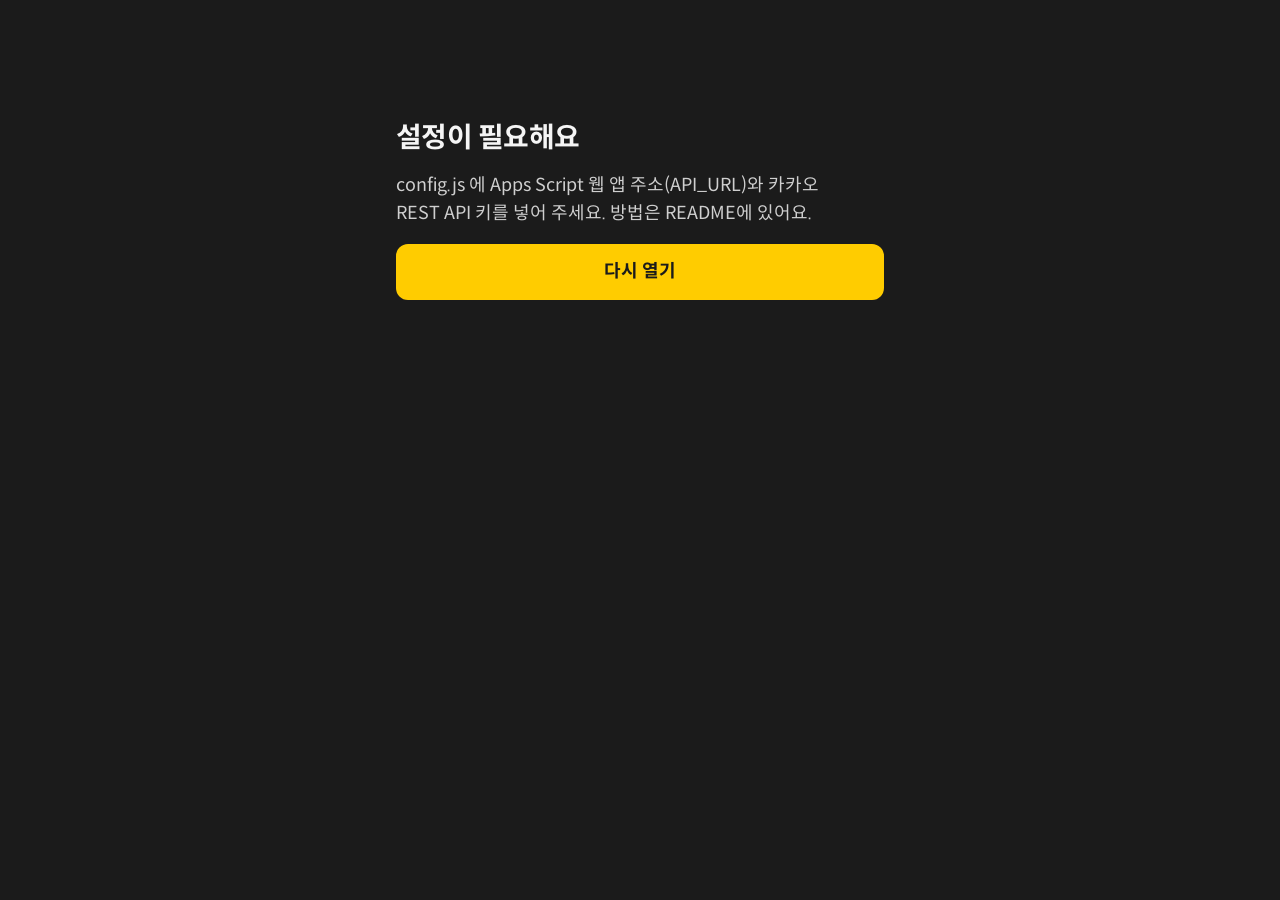
==== index.html @ 54bda933 "비상연락망 웹페이지(GitHub Pages) web/ 폴더 그대로. config.js 의 API_URL 과 KAKAO_REST_KEY 는 Apps Script 배포와 카카오 앱 등" ====
<!doctype html>
<html lang="ko">
  <head>
    <meta charset="utf-8" />
    <meta name="viewport" content="width=device-width, initial-scale=1, viewport-fit=cover" />
    <title>비상연락망</title>
    <meta name="description" content="연락이 안 될 때 가족이 전화해 볼 사람을 적어 두는 곳" />
    <meta name="robots" content="noindex" />
    <meta name="referrer" content="no-referrer" />
    <!-- GitHub Pages 는 응답 헤더를 정할 수 없어서 보안 정책을 여기에 둔다. 서버는 구글 Apps Script 하나뿐이다. -->
    <meta http-equiv="Content-Security-Policy" content="default-src 'none'; script-src 'self'; style-src 'self'; font-src 'self'; img-src 'self' data:; connect-src 'self' https://script.google.com https://script.googleusercontent.com; base-uri 'none'; form-action 'none'" />
    <meta name="format-detection" content="telephone=no" />
    <meta name="theme-color" content="#1b1b1b" />
    <meta property="og:title" content="비상연락망" />
    <meta property="og:description" content="연락이 안 될 때 가족이 전화해 볼 사람을 적어 두는 곳" />
    <link rel="icon" href="icons/favicon.svg" type="image/svg+xml" />
    <link rel="apple-touch-icon" href="icons/apple-touch-icon.png" />
    <link rel="preload" href="fonts/vz-sans-400.woff2" as="font" type="font/woff2" crossorigin />
    <link rel="stylesheet" href="css/app.css" />
    <script src="config.js"></script>
    <script src="js/theme.js"></script>
    <script type="module" src="js/main.js"></script>
  </head>
  <body>
    <div id="app">
      <!-- 스크립트가 첫 화면을 그리기 전까지 보인다(느린 연결에서 빈 화면이 되지 않게) -->
      <div class="boot" role="status">
        <p>비상연락망</p>
        <span class="dots" aria-label="불러오는 중"><i></i><i></i><i></i></span>
      </div>
      <noscript>이 페이지는 자바스크립트가 켜져 있어야 열려요.</noscript>
    </div>
  </body>
</html>
---- css/app.css ----
/* 비상연락망 — 화면(Vizney 스타일)

   쓰는 사람: 부모님까지. 본문 글자는 18px, 누르는 곳은 높이 44px 이상(주요 버튼은 56px).
   색: Vizney 검정(#1b1b1b) 바탕이 기본이다. 흰·회색 글자에, 색은 Vizney 노랑(#ffcc00) 하나만 쓴다:
       전화 버튼, 그 화면에서 할 일 버튼, 다 됐다는 표시, 초점 테두리, 링크 밑줄. 지우기와 끊기만 빨강.
       카카오로 들어가는 버튼만 카카오가 정한 노랑(#fee500)이다.
   모양: 카드는 20px 둥근 면에 옅은 테두리, 버튼은 12px 둥근 사각형. 보조 버튼은 테두리만.
   글꼴: VZ Sans(Spoqa Han Sans Neo 를 줄인 것, 400·500·700). 내려받기 전에는 기기 글꼴로 보인다.
   움직임: 누르면 살짝 눌리고, 창은 아래에서 올라오고, 누른 이름이 다음 화면의 제목으로 옮겨 간다.
           '움직임 줄이기'를 켠 기기에서는 모두 끈다. */

@font-face {
  font-family: 'VZ Sans';
  font-weight: 400;
  font-display: swap;
  src: url('../fonts/vz-sans-400.woff2') format('woff2');
}

@font-face {
  font-family: 'VZ Sans';
  font-weight: 500;
  font-display: swap;
  src: url('../fonts/vz-sans-500.woff2') format('woff2');
}

@font-face {
  font-family: 'VZ Sans';
  font-weight: 700;
  font-display: swap;
  src: url('../fonts/vz-sans-700.woff2') format('woff2');
}

:root {
  color-scheme: dark;
  --font: 'VZ Sans', 'Spoqa Han Sans Neo', 'Apple SD Gothic Neo', 'Noto Sans KR', 'Malgun Gothic', system-ui, sans-serif;
  --bg: #1b1b1b;
  --surface: #242424;
  --sheet: #242424;
  --edge: rgba(255, 255, 255, 0.08);
  --chip: #2f2f2f;
  --chip-press: #3a3a3a;
  --outline: #3d3d3d;
  --outline-press: #5a5a5a;
  --ink: #f5f5f5;
  --ink-2: #cfcfcf;
  --ink-3: #9b9b9b;
  --line: #2f2f2f;
  --ring: rgba(255, 255, 255, 0.28);
  --accent: #ffcc00;
  --accent-press: #f2c200;
  --accent-ink: #1b1b1b;
  --focus-gap: #1b1b1b;
  --danger: #ff4d42;
  --danger-ink: #1b1b1b;
  --kakao: #fee500;
  --kakao-ink: rgba(0, 0, 0, 0.85);
  --tip: #3a3a3a;
  --tip-ink: #f5f5f5;
  --scrim: rgba(0, 0, 0, 0.6);
  --shadow: 0 1px 2px rgba(0, 0, 0, 0.4), 0 18px 40px -22px rgba(0, 0, 0, 0.9);
  --ease: cubic-bezier(0.32, 0.72, 0, 1);
  --ease-out: cubic-bezier(0.22, 1, 0.36, 1);
  --spring: cubic-bezier(0.34, 1.36, 0.64, 1);
  --safe-b: env(safe-area-inset-bottom, 0px);
  --safe-t: env(safe-area-inset-top, 0px);
}

/* 밝게 보기: 따로 고른 사람만(data-theme='light'). 폰이 밝은 화면이어도 기본은 어둡다. 흰 바탕에 옅은 회색 면. */
:root[data-theme='light'] {
  color-scheme: light;
  --bg: #ffffff;
  --surface: #f4f5f7;
  --sheet: #ffffff;
  --edge: transparent;
  --chip: rgba(17, 24, 39, 0.06);
  --chip-press: rgba(17, 24, 39, 0.11);
  --outline: #e3e5ea;
  --outline-press: #cfd2d8;
  --ink: #1b1b1b;
  --ink-2: #4a4a4a;
  --ink-3: #616771;
  --line: #e6e8ec;
  --ring: rgba(17, 24, 39, 0.24);
  --danger: #cb342b;
  --danger-ink: #ffffff;
  --tip: #1b1b1b;
  --tip-ink: #ffffff;
  --scrim: rgba(17, 24, 39, 0.4);
  --shadow: 0 1px 2px rgba(17, 24, 39, 0.04), 0 18px 40px -22px rgba(17, 24, 39, 0.22);
}

* {
  box-sizing: border-box;
}

html {
  -webkit-text-size-adjust: 100%;
  text-size-adjust: 100%;
}

body {
  margin: 0;
  background: var(--bg);
  color: var(--ink);
  font-family: var(--font);
  font-size: 18px;
  line-height: 1.55;
  font-synthesis: none;
  word-break: keep-all;
  overflow-wrap: anywhere;
  text-wrap: pretty; /* 마지막 줄에 한두 낱말만 남지 않게 */
  -webkit-font-smoothing: antialiased;
  -webkit-tap-highlight-color: transparent;
}

h1,
h2,
h3,
p,
ul,
ol,
fieldset {
  margin: 0;
}

ul,
ol {
  padding: 0;
  list-style: none;
}

button,
input,
select,
textarea {
  font: inherit;
  color: inherit;
}

a {
  color: inherit;
}

:focus-visible {
  outline: 3px solid var(--accent);
  outline-offset: 2px;
  box-shadow: 0 0 0 2px var(--focus-gap);
}

/* 글 속 링크: 노란 밑줄(Vizney) */
.link,
.doc a:not(.back) {
  color: var(--ink);
  text-decoration-line: underline;
  text-decoration-color: var(--accent);
  text-decoration-thickness: 2px;
  text-underline-offset: 4px;
}

/* 따로 선 링크(개인정보 처리방침)는 누르는 곳을 44px 로 */
.link {
  display: inline-block;
  padding-block: 12px;
}

[hidden] {
  display: none !important;
}

.sr {
  position: absolute;
  width: 1px;
  height: 1px;
  overflow: hidden;
  clip-path: inset(50%);
  white-space: nowrap;
}

/* ── 틀 ───────────────────────────────────────────── */

.app {
  max-width: 520px;
  margin: 0 auto;
  padding: calc(var(--safe-t) + 12px) 16px calc(var(--safe-b) + 56px);
}

.app > * + * {
  margin-top: 16px;
}

.app > .section {
  margin-top: 28px;
}

.section > * + * {
  margin-top: 10px;
}

.top h1 {
  font-size: 30px;
  line-height: 1.22;
  letter-spacing: -0.025em;
  font-weight: 700;
}

.top .sub {
  margin-top: 6px;
  color: var(--ink-2);
  font-size: 16px;
}

/* 두세 줄짜리 짧은 글은 줄 길이를 고르게 */
h1,
h2,
.top .sub,
.row-sub,
.lead {
  text-wrap: balance;
}

.top.row-top {
  display: flex;
  align-items: flex-start;
  gap: 12px;
  padding-top: 8px;
}

.top.person-top {
  display: flex;
  align-items: center;
  gap: 14px;
}

.title-line {
  display: flex;
  align-items: center;
  flex-wrap: wrap;
  gap: 8px;
}

.me-tag {
  padding: 2px 10px;
  border-radius: 999px;
  background: var(--ink);
  color: var(--surface);
  font-size: 13px;
  font-weight: 700;
}

.back {
  display: inline-flex;
  align-items: center;
  gap: 2px;
  min-height: 44px;
  margin-left: -8px;
  padding: 0 10px 0 4px;
  border-radius: 10px;
  color: var(--ink-2);
  font-size: 16px;
  font-weight: 500;
  text-decoration: none;
}

.back:active {
  background: var(--chip);
}

.back + .top {
  margin-top: 6px;
}

.icon {
  width: 22px;
  height: 22px;
  flex: none;
  fill: none;
  stroke: currentColor;
  stroke-width: 1.9;
  stroke-linecap: round;
  stroke-linejoin: round;
}

.section-title {
  padding: 0 6px;
  font-size: 15px;
  font-weight: 500;
  color: var(--ink-2);
}

.count {
  color: var(--ink-3);
  font-weight: 500;
  font-variant-numeric: tabular-nums;
}

.count b {
  color: var(--ink);
  font-weight: 700;
}

.muted {
  color: var(--ink-2);
}

.lead {
  font-size: 18px;
  color: var(--ink-2);
}

.fine {
  padding: 0 6px;
  font-size: 14.5px;
  color: var(--ink-3);
}

.grow {
  flex: 1;
  min-width: 0;
}

.stack > * + * {
  margin-top: 12px;
}

.row-actions {
  display: flex;
  flex-wrap: wrap;
  gap: 8px;
}

.row-actions.center {
  justify-content: center;
}

/* ── 카드와 목록 ──────────────────────────────────── */

.card {
  border-radius: 20px;
  background: var(--surface);
  box-shadow: inset 0 0 0 1px var(--edge);
  overflow: hidden;
}

.card.pad {
  padding: 18px;
}

.card-head {
  display: flex;
  align-items: baseline;
  justify-content: space-between;
  padding: 18px 18px 6px;
}

.card-head h2 {
  font-size: 19px;
  font-weight: 700;
  letter-spacing: -0.01em;
}

.list > li + li {
  position: relative;
}

.list > li + li::before {
  content: '';
  position: absolute;
  top: 0;
  left: 18px;
  right: 0;
  height: 1px;
  background: var(--line);
}

.list.in-sheet {
  border-radius: 14px;
  background: var(--chip);
  overflow: hidden;
}

.row {
  display: flex;
  align-items: center;
  gap: 14px;
  width: 100%;
  min-height: 68px;
  padding: 12px 16px 12px 18px;
  border: 0;
  background: none;
  color: var(--ink);
  text-align: left;
  text-decoration: none;
  cursor: pointer;
  transition: background-color 0.15s;
}

.row:active {
  background: var(--chip);
}

.row.static {
  cursor: default;
}

.row.static:active {
  background: none;
}

.row-text {
  flex: 1;
  min-width: 0;
  display: flex;
  flex-direction: column;
  align-items: flex-start;
}

.row-title {
  font-size: 19px;
  font-weight: 500;
  line-height: 1.3;
  letter-spacing: -0.01em;
}

.row-sub {
  margin-top: 2px;
  font-size: 15px;
  color: var(--ink-2);
}

.row-trail {
  flex: none;
  font-size: 15px;
  color: var(--ink-2);
  font-variant-numeric: tabular-nums;
  white-space: nowrap;
}

.chev {
  width: 20px;
  height: 20px;
  color: var(--ink-3);
}

.avatar,
.tile,
.add-mark {
  flex: none;
  display: inline-grid;
  place-items: center;
  width: 44px;
  height: 44px;
  border-radius: 50%;
  background: var(--chip);
  color: var(--ink);
  font-size: 18px;
  font-weight: 500;
  line-height: 1;
}

.tile {
  border-radius: 12px;
}

.avatar.me {
  background: var(--ink);
  color: var(--surface);
}

.avatar.lg {
  width: 60px;
  height: 60px;
  font-size: 24px;
}

.empty {
  padding: 18px;
  font-size: 16px;
  color: var(--ink-2);
}

.empty-title {
  margin-bottom: 4px;
  color: var(--ink);
  font-size: 18px;
  font-weight: 700;
}

.list-note {
  padding: 16px 18px;
  font-size: 15.5px;
  color: var(--ink-2);
}

/* 오른쪽 위의 작은 버튼(설정) */
.chip-btn {
  flex: none;
  display: inline-flex;
  align-items: center;
  min-height: 44px;
  padding: 0 16px;
  border-radius: 10px;
  background: none;
  box-shadow: inset 0 0 0 1px var(--outline);
  font-size: 16px;
  font-weight: 500;
  text-decoration: none;
  transition: transform 0.15s var(--ease), box-shadow 0.15s;
}

.chip-btn:active {
  transform: scale(0.96);
  box-shadow: inset 0 0 0 1px var(--outline-press);
}

/* 시작하기: 할 일 세 가지 */
.tick {
  flex: none;
  display: inline-grid;
  place-items: center;
  width: 30px;
  height: 30px;
  margin: 0 7px;
  border-radius: 50%;
  box-shadow: inset 0 0 0 2px var(--ring);
}

.step.done .tick {
  background: var(--accent);
  box-shadow: none;
  color: var(--accent-ink);
  animation: pop 0.4s var(--spring);
}

.step.done .tick .icon {
  width: 18px;
  height: 18px;
  stroke-width: 2.6;
}

.step.done .row-title {
  color: var(--ink-3);
  font-weight: 500;
}

/* ── 버튼 ─────────────────────────────────────────── */

.btn {
  display: inline-flex;
  align-items: center;
  justify-content: center;
  gap: 8px;
  min-height: 56px;
  padding: 0 24px;
  border: 0;
  border-radius: 12px;
  background: var(--accent);
  color: var(--accent-ink);
  font-size: 18px;
  font-weight: 700;
  letter-spacing: -0.01em;
  text-align: center;
  text-decoration: none;
  cursor: pointer;
  user-select: none;
  transition: transform 0.15s var(--ease), background-color 0.15s;
}

.btn:active {
  transform: scale(0.97);
  background: var(--accent-press);
}

.btn.block {
  display: flex;
  width: 100%;
}

.btn.tall {
  min-height: 64px;
  font-size: 19px;
}

/* 보조 버튼: 테두리만(Vizney 의 흰 버튼) */
.btn.soft {
  background: none;
  box-shadow: inset 0 0 0 1px var(--outline);
  color: var(--ink);
  font-weight: 500;
}

.btn.soft:active {
  background: var(--chip);
  box-shadow: inset 0 0 0 1px var(--outline-press);
}

.btn.kakao {
  background: var(--kakao);
  color: var(--kakao-ink);
}

.btn.danger {
  background: var(--danger);
  color: var(--danger-ink);
}

.btn.text {
  min-height: 48px;
  padding: 0 14px;
  border-radius: 10px;
  background: none;
  color: var(--ink-2);
  font-size: 16px;
  font-weight: 500;
}

.btn.text:active {
  background: var(--chip);
}

.btn.danger-text {
  color: var(--danger);
}

.btn.small {
  min-height: 44px;
  padding: 0 16px;
  border-radius: 10px;
  font-size: 16px;
}

.btn[disabled],
.row[disabled] {
  opacity: 0.5;
  cursor: default;
}

.btn[aria-busy='true']::after,
.row[aria-busy='true']::after {
  content: '';
  width: 16px;
  height: 16px;
  border: 2px solid currentColor;
  border-right-color: transparent;
  border-radius: 50%;
  animation: spin 0.7s linear infinite;
}

/* 방금 됐다는 표시(넣었어요, 복사했어요): 글자가 바뀌고, 회색 버튼에서는 체크가 노랗게 뜬다 */
.btn.soft[data-flash] .icon {
  color: var(--accent);
}

.btn[data-flash] .icon {
  animation: pop 0.4s var(--spring);
}

/* 전화: 노란색. 노랑은 전화, 그 화면에서 할 일 버튼, '됐어요' 표시에만 쓴다 */
.call,
.btn.call-wide {
  background: var(--accent);
  color: var(--accent-ink);
}

.call {
  flex: none;
  display: inline-flex;
  align-items: center;
  gap: 6px;
  min-height: 52px;
  padding: 0 18px 0 14px;
  border-radius: 12px;
  font-size: 17px;
  font-weight: 700;
  text-decoration: none;
  transition: transform 0.15s var(--ease), background-color 0.15s;
}

.call:active,
.btn.call-wide:active {
  transform: scale(0.96);
  background: var(--accent-press);
}

.btn.call-wide {
  min-height: 60px;
  font-size: 19px;
  font-weight: 700;
}

/* ── 한 사람: 비상연락처 줄 ───────────────────────── */

.contact {
  display: flex;
  align-items: center;
  gap: 8px;
  padding-right: 14px;
}

.contact-main {
  flex: 1;
  min-width: 0;
  display: flex;
  flex-direction: column;
  justify-content: center;
  align-items: flex-start;
  min-height: 76px;
  padding: 12px 8px 12px 18px;
  border: 0;
  background: none;
  text-align: left;
  cursor: pointer;
  transition: background-color 0.15s;
}

.contact-main:active {
  background: var(--chip);
}

.contact-main .row-sub,
.contact-line {
  display: flex;
  flex-wrap: wrap;
  align-items: center;
  gap: 4px 8px;
}

.contact-main .row-sub {
  margin-top: 4px;
}

.contact-line {
  font-size: 18px;
}

.tag {
  padding: 2px 10px;
  border-radius: 999px;
  background: var(--chip);
  color: var(--ink);
  font-size: 14px;
  font-weight: 500;
}

.num {
  font-size: 16px;
  color: var(--ink-2);
  font-variant-numeric: tabular-nums;
  letter-spacing: 0.01em;
}

.contact-line .num {
  font-size: 19px;
  color: var(--ink);
}

.note {
  display: flex;
  align-items: flex-start;
  gap: 10px;
  padding: 0 6px;
  color: var(--ink-2);
  font-size: 15.5px;
}

.note .icon {
  margin-top: 1px;
  color: var(--ink-3);
}

.hint-box {
  padding: 14px 16px;
  border-radius: 14px;
  background: var(--chip);
  font-size: 16px;
}

.log li {
  display: flex;
  justify-content: space-between;
  align-items: baseline;
  gap: 12px;
  padding: 9px 0;
  font-size: 16px;
}

.log li + li {
  border-top: 1px solid var(--line);
}

.log .when {
  flex: none;
  color: var(--ink-3);
  font-size: 14px;
  font-variant-numeric: tabular-nums;
}

.card.pad > * + * {
  margin-top: 10px;
}

/* ── 입력 ─────────────────────────────────────────── */

.field > label {
  display: block;
  margin-bottom: 6px;
  padding: 0 4px;
  font-size: 15px;
  font-weight: 500;
  color: var(--ink-2);
}

.field .hint {
  margin-top: 6px;
  padding: 0 4px;
  font-size: 14.5px;
  color: var(--ink-3);
}

.input,
.select {
  width: 100%;
  min-height: 56px;
  padding: 12px 16px;
  border: 0;
  border-radius: 12px;
  background: var(--chip);
  font-size: 18px;
  appearance: none;
  transition: box-shadow 0.15s;
}

.input::placeholder {
  color: var(--ink-3);
}

.input.big {
  font-size: 22px;
  font-weight: 700;
}

.select {
  background-image: linear-gradient(45deg, transparent 50%, var(--ink-2) 50%), linear-gradient(135deg, var(--ink-2) 50%, transparent 50%);
  background-position: calc(100% - 22px) 50%, calc(100% - 16px) 50%;
  background-size: 6px 6px;
  background-repeat: no-repeat;
  padding-right: 44px;
}

.input:focus-visible,
.select:focus-visible {
  outline-offset: 2px;
}

.error {
  padding: 0 4px;
  color: var(--danger);
  font-weight: 500;
  font-size: 16px;
}

/* 어디 분이세요? — 라디오를 알약 버튼처럼 */
.tags {
  padding: 0;
  border: 0;
  min-width: 0;
}

.tags legend {
  padding: 0 4px;
  margin-bottom: 8px;
  font-size: 15px;
  font-weight: 500;
  color: var(--ink-2);
}

.chips {
  display: flex;
  flex-wrap: wrap;
  gap: 8px;
}

.chip {
  position: relative;
  display: inline-flex;
}

.chip input {
  position: absolute;
  inset: 0;
  opacity: 0;
  margin: 0;
  cursor: pointer;
}

.chip span {
  display: inline-flex;
  align-items: center;
  min-height: 44px;
  padding: 0 15px;
  border-radius: 999px;
  background: var(--chip);
  font-size: 16.5px;
  pointer-events: none;
  transition: background-color 0.18s, color 0.18s, transform 0.18s var(--ease);
}

.chip input:active + span {
  transform: scale(0.95);
}

.chip input:checked + span {
  background: var(--ink);
  color: var(--surface);
  font-weight: 500;
}

.chip input:focus-visible + span {
  outline: 3px solid var(--accent);
  outline-offset: 2px;
  box-shadow: 0 0 0 2px var(--focus-gap);
}

.tags .input {
  margin-top: 10px;
}

/* 폰 연락처에서 고른 분 */
.pick-cards > li + li {
  margin-top: 10px;
}

.pick-card {
  padding: 14px;
  border-radius: 20px;
  background: var(--surface);
  box-shadow: inset 0 0 0 1px var(--edge);
}

.pick-card > * + * {
  margin-top: 10px;
}

.pick-card > .num {
  padding: 0 6px;
  font-size: 17px;
}

.pick-head {
  display: flex;
  align-items: center;
  gap: 8px;
}

.pick-head .input {
  flex: 1;
  min-width: 0;
  font-weight: 500;
}

.savebar {
  position: sticky;
  bottom: 0;
  z-index: 5;
  margin: 8px -16px 0;
  padding: 16px 16px calc(var(--safe-b) + 12px);
  background: linear-gradient(to top, var(--bg) 72%, transparent);
}

.added {
  padding: 0 6px;
  font-size: 15.5px;
  color: var(--ink-2);
}

.added b {
  color: var(--ink);
}

/* ── 연결 ─────────────────────────────────────────── */

.linkbox {
  padding: 0 6px;
  color: var(--ink-3);
  font-size: 13.5px;
  white-space: nowrap;
  overflow: hidden;
  text-overflow: ellipsis;
  user-select: all;
}

.invite-card {
  padding: 20px;
  border-radius: 20px;
  background: var(--surface);
  box-shadow: inset 0 0 0 1px var(--edge);
  font-size: 16px;
  color: var(--ink-2);
}

.invite-title {
  margin-bottom: 6px;
  color: var(--ink);
  font-size: 21px;
  font-weight: 700;
  line-height: 1.35;
  letter-spacing: -0.015em;
}

.member-chips {
  display: flex;
  flex-wrap: wrap;
  gap: 6px;
  margin-top: 12px;
}

.member-chips li {
  padding: 5px 13px;
  border-radius: 999px;
  background: var(--chip);
  color: var(--ink);
  font-size: 16px;
  font-weight: 500;
}

.member-chips li.me {
  background: var(--ink);
  color: var(--surface);
}

/* 순서가 있는 안내(첫 화면, 링크 만들기) */
.steps {
  counter-reset: step;
  padding: 8px 18px;
  border-radius: 20px;
  background: var(--surface);
  box-shadow: inset 0 0 0 1px var(--edge);
  font-size: 17px;
}

.steps.plain {
  padding: 0;
  background: none;
  box-shadow: none;
}

.steps li {
  counter-increment: step;
  display: flex;
  align-items: flex-start;
  gap: 12px;
  padding: 10px 0;
}

.steps li::before {
  content: counter(step);
  flex: none;
  display: inline-grid;
  place-items: center;
  width: 26px;
  height: 26px;
  margin-top: 1px;
  border-radius: 50%;
  background: var(--chip);
  font-size: 14px;
  font-weight: 700;
  font-variant-numeric: tabular-nums;
}

/* ── v3: 받아 주기, 기다리기, 명절 점검 ─────────────── */

/* 들어오려는 사람: 지금 할 일이라 노란 테두리 */
.card.asks {
  box-shadow: inset 0 0 0 2px var(--accent);
}

.avatar.ask {
  background: var(--accent);
  color: var(--accent-ink);
}

.waits > .wait + .wait {
  margin-top: 14px;
  padding-top: 14px;
  border-top: 1px solid var(--line);
}

.wait > * + * {
  margin-top: 6px;
}

.wait-title {
  font-size: 18px;
  font-weight: 700;
}

.wait .btn {
  margin-top: 10px;
}

/* 명절 점검 카드 */
.card.season {
  display: flex;
  align-items: center;
  gap: 14px;
  padding: 16px 16px 16px 18px;
  text-decoration: none;
  box-shadow: inset 0 0 0 2px var(--accent);
}

.tile.accent {
  background: var(--accent);
  color: var(--accent-ink);
}

/* 받아 주기 창의 고르기 줄: 미리 골라 둔 것이 없다 */
.choices .row {
  min-height: 72px;
}

/* 목록 위의 "2026년 추석에 확인" */
.section-head {
  display: flex;
  align-items: baseline;
  justify-content: space-between;
  gap: 12px;
}

.checked {
  display: inline-flex;
  align-items: center;
  gap: 4px;
  padding-right: 6px;
  color: var(--ink-3);
  font-size: 14.5px;
}

.checked .icon {
  width: 16px;
  height: 16px;
}

.checked.stale,
.stale {
  color: var(--accent);
  font-weight: 500;
}

:root[data-theme='light'] .checked.stale,
:root[data-theme='light'] .stale {
  padding: 0 6px;
  border-radius: 6px;
  background: #fff0b3;
  color: var(--ink);
}

.btn.ask-check {
  margin-top: 12px;
}

/* 급할 때 바로 찾게 */
.prep h2,
.examples h2 {
  font-size: 19px;
  font-weight: 700;
  letter-spacing: -0.01em;
}

.plain-list li {
  padding: 6px 0;
  color: var(--ink-2);
  font-size: 16px;
}

.plain-list b {
  display: block;
  color: var(--ink);
}

/* 밝게 보기 스위치 */
.switch-row {
  cursor: pointer;
}

.switch-row input[type='checkbox'] {
  flex: none;
  appearance: none;
  position: relative;
  width: 52px;
  height: 32px;
  margin: 0;
  border-radius: 999px;
  background: var(--chip-press);
  cursor: pointer;
  transition: background-color 0.2s var(--ease);
}

.switch-row input[type='checkbox']::after {
  content: '';
  position: absolute;
  top: 3px;
  left: 3px;
  width: 26px;
  height: 26px;
  border-radius: 50%;
  background: #ffffff;
  box-shadow: 0 1px 3px rgba(0, 0, 0, 0.3);
  transition: transform 0.2s var(--ease);
}

.switch-row input[type='checkbox']:checked {
  background: var(--accent);
}

.switch-row input[type='checkbox']:checked::after {
  transform: translateX(20px);
}

.switch-row input[type='checkbox']:focus-visible {
  outline: 3px solid var(--ring);
  outline-offset: 2px;
}

.keep {
  white-space: nowrap;
}

/* ── 개인정보 처리방침(privacy.html) ─────────────── */

.doc h2 {
  margin-top: 30px;
  font-size: 19px;
  font-weight: 700;
  letter-spacing: -0.01em;
}

.doc h2 + * {
  margin-top: 10px;
}

.doc p:not(.lead):not(.sub),
.doc li {
  color: var(--ink-2);
  font-size: 16.5px;
  line-height: 1.65;
}

.doc li {
  position: relative;
  padding-left: 16px;
}

.doc li + li {
  margin-top: 8px;
}

.doc li::before {
  content: '';
  position: absolute;
  left: 2px;
  top: 0.72em;
  width: 5px;
  height: 5px;
  border-radius: 50%;
  background: var(--ink-3);
}

.doc b {
  color: var(--ink);
  font-weight: 500;
}

.doc .todo {
  padding: 0 6px;
  border-radius: 6px;
  background: #fff0b3;
  color: #1b1b1b;
}

/* ── 첫 화면 ──────────────────────────────────────── */

.welcome {
  display: flex;
  flex-direction: column;
  min-height: calc(100dvh - var(--safe-t) - var(--safe-b) - 68px);
  padding-top: 6vh;
}

.welcome > * + * {
  margin-top: 18px;
}

.welcome-foot {
  margin-top: auto;
  padding-top: 28px;
}

.welcome-foot > * + * {
  margin-top: 12px;
}

.welcome-foot .fine,
.fine.center {
  text-align: center;
}

.mark {
  display: grid;
  place-items: center;
  width: 56px;
  height: 56px;
  border-radius: 14px;
  background: var(--ink);
  color: var(--surface);
}

.mark .icon {
  width: 34px;
  height: 34px;
  stroke-width: 1.7;
}

.welcome h1 {
  font-size: clamp(32px, 9vw, 40px);
  line-height: 1.15;
  letter-spacing: -0.035em;
  font-weight: 700;
}

.notice-page {
  padding-top: 12vh;
}

.notice-page > * + * {
  margin-top: 16px;
}

.notice-page h1 {
  font-size: 28px;
  font-weight: 700;
  line-height: 1.3;
  letter-spacing: -0.02em;
}

/* 스크립트가 뜨기 전에 보이는 화면 */
.boot {
  display: grid;
  justify-items: center;
  gap: 14px;
  padding-top: 30vh;
  color: var(--ink-2);
  font-size: 17px;
  font-weight: 500;
}

.dots {
  display: inline-flex;
  gap: 6px;
}

.dots i {
  width: 7px;
  height: 7px;
  border-radius: 50%;
  background: var(--ink-3);
  animation: blink 1s ease-in-out infinite;
}

.dots i:nth-child(2) {
  animation-delay: 0.15s;
}

.dots i:nth-child(3) {
  animation-delay: 0.3s;
}

/* ── 불러오는 중 ──────────────────────────────────── */

body.busy::before {
  content: '';
  position: fixed;
  top: 0;
  left: 0;
  z-index: 70;
  height: 3px;
  width: 40%;
  border-radius: 0 3px 3px 0;
  background: var(--accent);
  animation: busy 1s ease-in-out infinite;
}

/* 0.6초가 넘으면 글로도 알려 준다 */
body.busy::after {
  content: '불러오는 중';
  position: fixed;
  left: 50%;
  bottom: calc(var(--safe-b) + 24px);
  z-index: 70;
  padding: 10px 18px;
  border-radius: 10px;
  background: var(--tip);
  color: var(--tip-ink);
  font-size: 15px;
  font-weight: 500;
  box-shadow: var(--shadow);
  opacity: 0;
  transform: translate(-50%, 8px);
  animation: late 0.3s 0.6s var(--ease-out) forwards;
}

/* ── 창(시트)과 알림 ──────────────────────────────── */

.backdrop {
  position: fixed;
  inset: 0;
  z-index: 50;
  display: flex;
  align-items: flex-end;
  justify-content: center;
  background: var(--scrim);
  animation: fade 0.22s ease-out;
}

.sheet {
  position: relative;
  width: 100%;
  max-width: 520px;
  max-height: 92dvh;
  overflow: auto;
  padding: 22px 20px calc(var(--safe-b) + 24px);
  border-radius: 20px 20px 0 0;
  background: var(--sheet);
  box-shadow: inset 0 1px 0 var(--edge), var(--shadow);
  animation: sheet-in 0.36s var(--ease);
}

/* 잡는 곳 모양의 짧은 막대 */
.sheet::before {
  content: '';
  position: absolute;
  top: 8px;
  left: 50%;
  width: 36px;
  height: 5px;
  margin-left: -18px;
  border-radius: 999px;
  background: var(--ring);
}

.backdrop.closing {
  animation: fade 0.2s ease-in reverse forwards;
}

.backdrop.closing .sheet {
  animation: sheet-out 0.2s ease-in forwards;
}

.sheet-head {
  display: flex;
  align-items: center;
  justify-content: space-between;
  gap: 12px;
  margin-bottom: 12px;
}

.sheet-head h2 {
  font-size: 22px;
  line-height: 1.3;
  font-weight: 700;
  letter-spacing: -0.02em;
}

.sheet-body > * + * {
  margin-top: 14px;
}

.x {
  flex: none;
  display: inline-grid;
  place-items: center;
  width: 44px;
  height: 44px;
  border: 0;
  border-radius: 10px;
  background: var(--chip);
  color: var(--ink-2);
  cursor: pointer;
  transition: transform 0.15s var(--ease);
}

.x:active {
  transform: scale(0.92);
  background: var(--chip-press);
}

.x .icon {
  width: 20px;
  height: 20px;
}

.actions {
  display: flex;
  gap: 10px;
  margin-top: 20px;
}

.actions > * {
  flex: 1;
}

.toasts {
  position: fixed;
  top: calc(var(--safe-t) + 10px);
  left: 0;
  right: 0;
  z-index: 60;
  display: flex;
  justify-content: center;
  padding: 0 16px;
  pointer-events: none;
}

.toast {
  max-width: 440px;
  padding: 11px 16px;
  border-radius: 12px;
  background: var(--tip);
  color: var(--tip-ink);
  font-size: 15.5px;
  font-weight: 500;
  box-shadow: var(--shadow);
  animation: toast-in 0.45s var(--spring);
}

@media (min-width: 560px) {
  .backdrop {
    align-items: center;
    padding: 24px;
  }

  .sheet {
    border-radius: 20px;
    padding-bottom: 24px;
  }

  .sheet::before {
    display: none;
  }
}

/* ── 움직임 ───────────────────────────────────────── */

@keyframes spin {
  to {
    transform: rotate(360deg);
  }
}

@keyframes busy {
  from {
    transform: translateX(-100%);
  }
  to {
    transform: translateX(260%);
  }
}

@keyframes late {
  to {
    opacity: 1;
    transform: translate(-50%, 0);
  }
}

@keyframes blink {
  0%,
  100% {
    opacity: 0.25;
  }
  50% {
    opacity: 1;
  }
}

@keyframes fade {
  from {
    opacity: 0;
  }
}

@keyframes sheet-in {
  from {
    transform: translateY(100%);
  }
}

@keyframes sheet-out {
  to {
    transform: translateY(100%);
  }
}

@keyframes toast-in {
  from {
    opacity: 0;
    transform: translateY(-18px) scale(0.94);
  }
}

@keyframes pop {
  from {
    transform: scale(0.5);
  }
}

@keyframes page-in {
  from {
    opacity: 0;
    transform: translateY(8px);
  }
}

/* 화면 전환: 깊이 들어갈 때는 오른쪽에서, 돌아올 때는 왼쪽에서. 누른 이름은 제목 자리로 옮겨 간다. */
.morph-src,
.morph-dst {
  view-transition-name: title;
}

.morph-dst {
  width: fit-content;
}

::view-transition-old(root),
::view-transition-new(root) {
  animation-duration: 0.22s;
  animation-timing-function: var(--ease-out);
}

html[data-nav='forward']::view-transition-old(root) {
  animation: vt-out-left 0.2s var(--ease) both;
}

html[data-nav='forward']::view-transition-new(root) {
  animation: vt-in-right 0.34s var(--ease) both;
}

html[data-nav='back']::view-transition-old(root) {
  animation: vt-out-right 0.2s var(--ease) both;
}

html[data-nav='back']::view-transition-new(root) {
  animation: vt-in-left 0.34s var(--ease) both;
}

::view-transition-group(title) {
  animation-duration: 0.38s;
  animation-timing-function: var(--ease);
}

@keyframes vt-in-right {
  from {
    opacity: 0;
    transform: translateX(28px);
  }
}

@keyframes vt-out-left {
  to {
    opacity: 0;
    transform: translateX(-28px);
  }
}

@keyframes vt-in-left {
  from {
    opacity: 0;
    transform: translateX(-28px);
  }
}

@keyframes vt-out-right {
  to {
    opacity: 0;
    transform: translateX(28px);
  }
}

/* 화면 전환이 안 되는 브라우저에서는 새 화면이 살짝 떠오른다 */
@supports not (view-transition-name: none) {
  .app {
    animation: page-in 0.24s var(--ease-out);
  }
}

@media (prefers-reduced-motion: reduce) {
  *,
  *::before,
  *::after {
    animation-duration: 0.001s !important;
    animation-delay: 0s !important;
    transition: none !important;
    scroll-behavior: auto !important;
  }

  body.busy::after {
    animation-delay: 0.6s !important;
  }

  ::view-transition-group(*),
  ::view-transition-old(*),
  ::view-transition-new(*) {
    animation: none !important;
  }
}
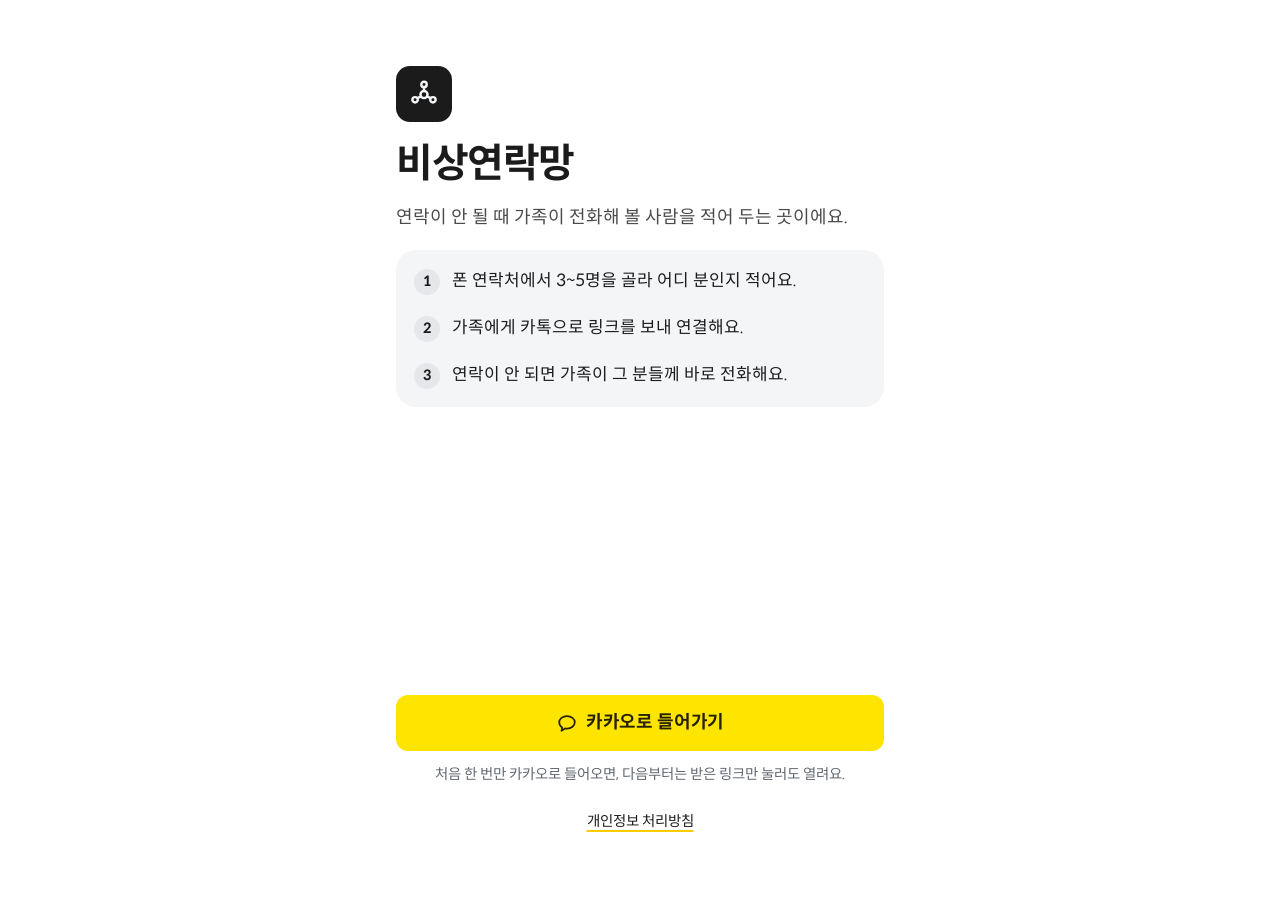
==== commit ee80ce95: "3.3: 접근성 점검 반영, 밝기와 글자 크기는 폰 설정대로 - 부품 테두리 대비 3:1 이상, 입력 칸 초점 테두리 - 화면 읽기 이름, 화면마다 탭 제목, 화면이 바뀌면 제목으" ====
--- a/index.html
+++ b/index.html
@@ -10,7 +10,11 @@
     <!-- GitHub Pages 는 응답 헤더를 정할 수 없어서 보안 정책을 여기에 둔다. 서버는 구글 Apps Script 하나뿐이다. -->
     <meta http-equiv="Content-Security-Policy" content="default-src 'none'; script-src 'self'; style-src 'self'; font-src 'self'; img-src 'self' data:; connect-src 'self' https://script.google.com https://script.googleusercontent.com; base-uri 'none'; form-action 'none'" />
     <meta name="format-detection" content="telephone=no" />
-    <meta name="theme-color" content="#1b1b1b" />
+    <!-- 밝기와 글자 크기는 폰 설정을 따른다(app.css). text-scale: 크롬이 폰의 글자 크기만큼 rem 을 키운다. -->
+    <meta name="color-scheme" content="dark light" />
+    <meta name="text-scale" content="scale" />
+    <meta name="theme-color" content="#1b1b1b" media="(prefers-color-scheme: dark)" />
+    <meta name="theme-color" content="#ffffff" media="(prefers-color-scheme: light)" />
     <meta property="og:title" content="비상연락망" />
     <meta property="og:description" content="연락이 안 될 때 가족이 전화해 볼 사람을 적어 두는 곳" />
     <link rel="icon" href="icons/favicon.svg" type="image/svg+xml" />
@@ -18,7 +22,6 @@
     <link rel="preload" href="fonts/vz-sans-400.woff2" as="font" type="font/woff2" crossorigin />
     <link rel="stylesheet" href="css/app.css" />
     <script src="config.js"></script>
-    <script src="js/theme.js"></script>
     <script type="module" src="js/main.js"></script>
   </head>
   <body>
--- a/css/app.css
+++ b/css/app.css
@@ -1,9 +1,14 @@
 /* 비상연락망 — 화면(Vizney 스타일)
 
-   쓰는 사람: 부모님까지. 본문 글자는 18px, 누르는 곳은 높이 44px 이상(주요 버튼은 56px).
-   색: Vizney 검정(#1b1b1b) 바탕이 기본이다. 흰·회색 글자에, 색은 Vizney 노랑(#ffcc00) 하나만 쓴다:
+   쓰는 사람: 부모님까지. 본문 글자는 18px(1.125rem), 누르는 곳은 높이 44px 이상(주요 버튼은 56px).
+   밝기: 폰 설정을 따른다(prefers-color-scheme). 어두운 화면 폰은 Vizney 검정(#1b1b1b), 밝은 화면 폰은 흰 바탕.
+   글자 크기: 폰 설정을 따른다. 글자 크기는 모두 rem 이라, 크롬(안드로이드)은 <meta name="text-scale">,
+       아이폰은 아래의 -apple-system-body 로 폰의 글자 크기만큼 커진다. 글자가 커지거나 화면을 확대해 폭이 좁아지면
+       (em 기준 미디어 쿼리) 이름과 번호가 들어갈 자리를 먼저 준다. 줄 높이는 단위 없이, 칸 높이는 min-height 로만.
+   색: 흰·회색 글자에, 색은 Vizney 노랑(#ffcc00) 하나만 쓴다:
        전화 버튼, 그 화면에서 할 일 버튼, 다 됐다는 표시, 초점 테두리, 링크 밑줄. 지우기와 끊기만 빨강.
        카카오로 들어가는 버튼만 카카오가 정한 노랑(#fee500)이다.
+       부품의 둘레(입력 칸, 소속 칩, 테두리 버튼)는 바탕과 3:1 이상(--outline).
    모양: 카드는 20px 둥근 면에 옅은 테두리, 버튼은 12px 둥근 사각형. 보조 버튼은 테두리만.
    글꼴: VZ Sans(Spoqa Han Sans Neo 를 줄인 것, 400·500·700). 내려받기 전에는 기기 글꼴로 보인다.
    움직임: 누르면 살짝 눌리고, 창은 아래에서 올라오고, 누른 이름이 다음 화면의 제목으로 옮겨 간다.
@@ -39,8 +44,8 @@
   --edge: rgba(255, 255, 255, 0.08);
   --chip: #2f2f2f;
   --chip-press: #3a3a3a;
-  --outline: #3d3d3d;
-  --outline-press: #5a5a5a;
+  --outline: #767676; /* 둘레: 바탕(#1b1b1b·#242424)과 3.4:1 이상 */
+  --outline-press: #9b9b9b;
   --ink: #f5f5f5;
   --ink-2: #cfcfcf;
   --ink-3: #9b9b9b;
@@ -65,28 +70,38 @@
   --safe-t: env(safe-area-inset-top, 0px);
 }
 
-/* 밝게 보기: 따로 고른 사람만(data-theme='light'). 폰이 밝은 화면이어도 기본은 어둡다. 흰 바탕에 옅은 회색 면. */
-:root[data-theme='light'] {
-  color-scheme: light;
-  --bg: #ffffff;
-  --surface: #f4f5f7;
-  --sheet: #ffffff;
-  --edge: transparent;
-  --chip: rgba(17, 24, 39, 0.06);
-  --chip-press: rgba(17, 24, 39, 0.11);
-  --outline: #e3e5ea;
-  --outline-press: #cfd2d8;
-  --ink: #1b1b1b;
-  --ink-2: #4a4a4a;
-  --ink-3: #616771;
-  --line: #e6e8ec;
-  --ring: rgba(17, 24, 39, 0.24);
-  --danger: #cb342b;
-  --danger-ink: #ffffff;
-  --tip: #1b1b1b;
-  --tip-ink: #ffffff;
-  --scrim: rgba(17, 24, 39, 0.4);
-  --shadow: 0 1px 2px rgba(17, 24, 39, 0.04), 0 18px 40px -22px rgba(17, 24, 39, 0.22);
+/* 밝은 화면 폰: 흰 바탕에 옅은 회색 면 */
+@media (prefers-color-scheme: light) {
+  :root {
+    color-scheme: light;
+    --bg: #ffffff;
+    --surface: #f4f5f7;
+    --sheet: #ffffff;
+    --edge: transparent;
+    --chip: rgba(17, 24, 39, 0.06);
+    --chip-press: rgba(17, 24, 39, 0.11);
+    --outline: #80858e; /* 둘레: 바탕(#ffffff·#f4f5f7)과 3.4:1 이상 */
+    --outline-press: #5f646d;
+    --ink: #1b1b1b;
+    --ink-2: #4a4a4a;
+    --ink-3: #616771;
+    --line: #e6e8ec;
+    --ring: rgba(17, 24, 39, 0.24);
+    --danger: #cb342b;
+    --danger-ink: #ffffff;
+    --tip: #1b1b1b;
+    --tip-ink: #ffffff;
+    --scrim: rgba(17, 24, 39, 0.4);
+    --shadow: 0 1px 2px rgba(17, 24, 39, 0.04), 0 18px 40px -22px rgba(17, 24, 39, 0.22);
+  }
+}
+
+/* 아이폰(사파리, 카카오톡 안 화면): 폰의 '텍스트 크기'를 따른다. 기본 크기에서는 1rem 이 17px 이 된다.
+   크롬은 index.html 의 <meta name="text-scale" content="scale"> 로 따른다(이때 루트 글자 크기는 손대지 않는다). */
+@supports (font: -apple-system-body) and (-webkit-touch-callout: default) {
+  :root {
+    font: -apple-system-body;
+  }
 }
 
 * {
@@ -103,7 +118,7 @@
   background: var(--bg);
   color: var(--ink);
   font-family: var(--font);
-  font-size: 18px;
+  font-size: 1.125rem;
   line-height: 1.55;
   font-synthesis: none;
   word-break: keep-all;
@@ -167,6 +182,12 @@
   display: none !important;
 }
 
+/* 화면이 바뀌면 초점을 제목(h1)으로 옮긴다(main.js). 누를 수 있는 것이 아니라 테두리는 그리지 않는다. */
+h1[tabindex='-1']:focus {
+  outline: none;
+  box-shadow: none;
+}
+
 .sr {
   position: absolute;
   width: 1px;
@@ -179,7 +200,7 @@
 /* ── 틀 ───────────────────────────────────────────── */
 
 .app {
-  max-width: 520px;
+  max-width: 32.5rem;
   margin: 0 auto;
   padding: calc(var(--safe-t) + 12px) 16px calc(var(--safe-b) + 56px);
 }
@@ -197,7 +218,7 @@
 }
 
 .top h1 {
-  font-size: 30px;
+  font-size: 1.875rem;
   line-height: 1.22;
   letter-spacing: -0.025em;
   font-weight: 700;
@@ -206,7 +227,7 @@
 .top .sub {
   margin-top: 6px;
   color: var(--ink-2);
-  font-size: 16px;
+  font-size: 1rem;
 }
 
 /* 두세 줄짜리 짧은 글은 줄 길이를 고르게 */
@@ -243,7 +264,7 @@
   border-radius: 999px;
   background: var(--ink);
   color: var(--surface);
-  font-size: 13px;
+  font-size: 0.8125rem;
   font-weight: 700;
 }
 
@@ -256,7 +277,7 @@
   padding: 0 10px 0 4px;
   border-radius: 10px;
   color: var(--ink-2);
-  font-size: 16px;
+  font-size: 1rem;
   font-weight: 500;
   text-decoration: none;
 }
@@ -270,8 +291,8 @@
 }
 
 .icon {
-  width: 22px;
-  height: 22px;
+  width: 1.375rem;
+  height: 1.375rem;
   flex: none;
   fill: none;
   stroke: currentColor;
@@ -282,7 +303,7 @@
 
 .section-title {
   padding: 0 6px;
-  font-size: 15px;
+  font-size: 0.9375rem;
   font-weight: 500;
   color: var(--ink-2);
 }
@@ -303,13 +324,13 @@
 }
 
 .lead {
-  font-size: 18px;
+  font-size: 1.125rem;
   color: var(--ink-2);
 }
 
 .fine {
   padding: 0 6px;
-  font-size: 14.5px;
+  font-size: 0.90625rem;
   color: var(--ink-3);
 }
 
@@ -353,7 +374,7 @@
 }
 
 .card-head h2 {
-  font-size: 19px;
+  font-size: 1.1875rem;
   font-weight: 700;
   letter-spacing: -0.01em;
 }
@@ -415,7 +436,7 @@
 }
 
 .row-title {
-  font-size: 19px;
+  font-size: 1.1875rem;
   font-weight: 500;
   line-height: 1.3;
   letter-spacing: -0.01em;
@@ -423,21 +444,21 @@
 
 .row-sub {
   margin-top: 2px;
-  font-size: 15px;
+  font-size: 0.9375rem;
   color: var(--ink-2);
 }
 
 .row-trail {
   flex: none;
-  font-size: 15px;
+  font-size: 0.9375rem;
   color: var(--ink-2);
   font-variant-numeric: tabular-nums;
   white-space: nowrap;
 }
 
 .chev {
-  width: 20px;
-  height: 20px;
+  width: 1.25rem;
+  height: 1.25rem;
   color: var(--ink-3);
 }
 
@@ -447,18 +468,24 @@
   flex: none;
   display: inline-grid;
   place-items: center;
-  width: 44px;
-  height: 44px;
+  width: 2.75rem;
+  height: 2.75rem;
   border-radius: 50%;
   background: var(--chip);
   color: var(--ink);
-  font-size: 18px;
+  font-size: 1.125rem;
   font-weight: 500;
   line-height: 1;
 }
 
 .tile {
   border-radius: 12px;
+}
+
+/* 이름 두 글자('예환')가 들어간다 */
+.avatar {
+  font-size: 0.9375rem;
+  letter-spacing: -0.04em;
 }
 
 .avatar.me {
@@ -467,27 +494,73 @@
 }
 
 .avatar.lg {
-  width: 60px;
-  height: 60px;
-  font-size: 24px;
+  width: 3.75rem;
+  height: 3.75rem;
+  font-size: 1.25rem;
+}
+
+/* 우리 가족의 가족 줄: 이 화면에서 누를 곳이라 가장 크게 */
+.row.person {
+  min-height: 80px;
+}
+
+.row.person .avatar {
+  width: 3.125rem;
+  height: 3.125rem;
+  font-size: 1.0625rem;
+}
+
+.row.person .row-title {
+  font-size: 1.375rem;
+  font-weight: 700;
+  letter-spacing: -0.02em;
+}
+
+/* 한 단계 낮춘 카드(내 비상연락처, 남은 준비): 바탕 없이 테두리만, 글자는 작게 */
+.card.quiet {
+  background: none;
+}
+
+.card.quiet .row {
+  min-height: 62px;
+}
+
+.card.quiet .row-title {
+  font-size: 1.0625rem;
+}
+
+.card.quiet .avatar {
+  width: 2.5rem;
+  height: 2.5rem;
+  font-size: 0.875rem;
+}
+
+.card.quiet .card-head {
+  padding-bottom: 0;
+}
+
+.card.quiet .card-head h2 {
+  font-size: 0.9375rem;
+  font-weight: 500;
+  color: var(--ink-2);
 }
 
 .empty {
   padding: 18px;
-  font-size: 16px;
+  font-size: 1rem;
   color: var(--ink-2);
 }
 
 .empty-title {
   margin-bottom: 4px;
   color: var(--ink);
-  font-size: 18px;
+  font-size: 1.125rem;
   font-weight: 700;
 }
 
 .list-note {
   padding: 16px 18px;
-  font-size: 15.5px;
+  font-size: 0.96875rem;
   color: var(--ink-2);
 }
 
@@ -501,7 +574,7 @@
   border-radius: 10px;
   background: none;
   box-shadow: inset 0 0 0 1px var(--outline);
-  font-size: 16px;
+  font-size: 1rem;
   font-weight: 500;
   text-decoration: none;
   transition: transform 0.15s var(--ease), box-shadow 0.15s;
@@ -512,34 +585,55 @@
   box-shadow: inset 0 0 0 1px var(--outline-press);
 }
 
-/* 시작하기: 할 일 세 가지 */
+/* 시작하기·남은 준비: 남은 일만 보여 준다. 다음 할 일 하나에만 버튼이 있고, 나머지는 줄이다.
+   시작하기의 일에는 차례 번호가 붙는다(빈 동그라미는 눌러서 체크하는 칸처럼 보였다). */
 .tick {
   flex: none;
   display: inline-grid;
   place-items: center;
-  width: 30px;
-  height: 30px;
-  margin: 0 7px;
+  width: 1.75rem;
+  height: 1.75rem;
   border-radius: 50%;
-  box-shadow: inset 0 0 0 2px var(--ring);
-}
-
-.step.done .tick {
+  background: var(--chip);
+  font-size: 0.875rem;
+  font-weight: 700;
+  line-height: 1;
+  font-variant-numeric: tabular-nums;
+}
+
+.step-ask {
+  display: flex;
+  align-items: flex-start;
+  gap: 10px;
+}
+
+.step-ask .tick {
+  margin-top: -1px;
   background: var(--accent);
-  box-shadow: none;
   color: var(--accent-ink);
-  animation: pop 0.4s var(--spring);
-}
-
-.step.done .tick .icon {
-  width: 18px;
-  height: 18px;
-  stroke-width: 2.6;
-}
-
-.step.done .row-title {
-  color: var(--ink-3);
-  font-weight: 500;
+}
+
+.step-now .row-sub {
+  padding-left: 38px;
+}
+
+/* 내 할 일은 끝났고 가족을 기다리는 중: 번호에 노란 테두리 */
+.step.waiting .tick {
+  background: none;
+  box-shadow: inset 0 0 0 2px var(--accent);
+}
+
+.step-now {
+  padding: 10px 18px 18px;
+}
+
+.step-now .row-sub {
+  margin-top: 4px;
+}
+
+.step-now .btn {
+  margin-top: 14px;
+  text-decoration: none;
 }
 
 /* ── 버튼 ─────────────────────────────────────────── */
@@ -555,7 +649,7 @@
   border-radius: 12px;
   background: var(--accent);
   color: var(--accent-ink);
-  font-size: 18px;
+  font-size: 1.125rem;
   font-weight: 700;
   letter-spacing: -0.01em;
   text-align: center;
@@ -577,7 +671,7 @@
 
 .btn.tall {
   min-height: 64px;
-  font-size: 19px;
+  font-size: 1.1875rem;
 }
 
 /* 보조 버튼: 테두리만(Vizney 의 흰 버튼) */
@@ -609,7 +703,7 @@
   border-radius: 10px;
   background: none;
   color: var(--ink-2);
-  font-size: 16px;
+  font-size: 1rem;
   font-weight: 500;
 }
 
@@ -625,7 +719,7 @@
   min-height: 44px;
   padding: 0 16px;
   border-radius: 10px;
-  font-size: 16px;
+  font-size: 1rem;
 }
 
 .btn[disabled],
@@ -654,13 +748,38 @@
   animation: pop 0.4s var(--spring);
 }
 
+/* ── 한 사람: 비상연락처 줄 ───────────────────────── */
+/* 가족의 목록은 줄 전체가 전화 링크다(오른쪽의 노란 '전화'는 그 표시). 내 목록은 줄 전체가 고치기 버튼이다. */
+
+.contact-main {
+  display: flex;
+  align-items: center;
+  gap: 12px;
+  width: 100%;
+  min-height: 76px;
+  padding: 12px 14px 12px 18px;
+  border: 0;
+  background: none;
+  color: var(--ink);
+  text-align: left;
+  text-decoration: none;
+  cursor: pointer;
+  transition: background-color 0.15s;
+}
+
+.contact-main:active {
+  background: var(--chip);
+}
+
+.contact-main .row-sub {
+  display: flex;
+  flex-wrap: wrap;
+  align-items: center;
+  gap: 4px 8px;
+  margin-top: 4px;
+}
+
 /* 전화: 노란색. 노랑은 전화, 그 화면에서 할 일 버튼, '됐어요' 표시에만 쓴다 */
-.call,
-.btn.call-wide {
-  background: var(--accent);
-  color: var(--accent-ink);
-}
-
 .call {
   flex: none;
   display: inline-flex;
@@ -669,67 +788,30 @@
   min-height: 52px;
   padding: 0 18px 0 14px;
   border-radius: 12px;
-  font-size: 17px;
+  background: var(--accent);
+  color: var(--accent-ink);
+  font-size: 1.0625rem;
   font-weight: 700;
-  text-decoration: none;
   transition: transform 0.15s var(--ease), background-color 0.15s;
 }
 
-.call:active,
-.btn.call-wide:active {
+.contact-main:active .call {
   transform: scale(0.96);
   background: var(--accent-press);
 }
 
-.btn.call-wide {
-  min-height: 60px;
-  font-size: 19px;
-  font-weight: 700;
-}
-
-/* ── 한 사람: 비상연락처 줄 ───────────────────────── */
-
-.contact {
-  display: flex;
+.edit-mark {
+  flex: none;
+  display: inline-flex;
   align-items: center;
-  gap: 8px;
-  padding-right: 14px;
-}
-
-.contact-main {
-  flex: 1;
-  min-width: 0;
-  display: flex;
-  flex-direction: column;
-  justify-content: center;
-  align-items: flex-start;
-  min-height: 76px;
-  padding: 12px 8px 12px 18px;
-  border: 0;
-  background: none;
-  text-align: left;
-  cursor: pointer;
-  transition: background-color 0.15s;
-}
-
-.contact-main:active {
-  background: var(--chip);
-}
-
-.contact-main .row-sub,
-.contact-line {
-  display: flex;
-  flex-wrap: wrap;
-  align-items: center;
-  gap: 4px 8px;
-}
-
-.contact-main .row-sub {
-  margin-top: 4px;
-}
-
-.contact-line {
-  font-size: 18px;
+  gap: 4px;
+  color: var(--ink-3);
+  font-size: 0.9375rem;
+}
+
+.edit-mark .icon {
+  width: 1.125rem;
+  height: 1.125rem;
 }
 
 .tag {
@@ -737,20 +819,16 @@
   border-radius: 999px;
   background: var(--chip);
   color: var(--ink);
-  font-size: 14px;
+  font-size: 0.875rem;
   font-weight: 500;
 }
 
 .num {
-  font-size: 16px;
+  font-size: 1rem;
+  white-space: nowrap; /* 번호는 가운데서 줄을 바꾸지 않는다 */
   color: var(--ink-2);
   font-variant-numeric: tabular-nums;
   letter-spacing: 0.01em;
-}
-
-.contact-line .num {
-  font-size: 19px;
-  color: var(--ink);
 }
 
 .note {
@@ -759,7 +837,7 @@
   gap: 10px;
   padding: 0 6px;
   color: var(--ink-2);
-  font-size: 15.5px;
+  font-size: 0.96875rem;
 }
 
 .note .icon {
@@ -771,7 +849,7 @@
   padding: 14px 16px;
   border-radius: 14px;
   background: var(--chip);
-  font-size: 16px;
+  font-size: 1rem;
 }
 
 .log li {
@@ -780,7 +858,7 @@
   align-items: baseline;
   gap: 12px;
   padding: 9px 0;
-  font-size: 16px;
+  font-size: 1rem;
 }
 
 .log li + li {
@@ -790,7 +868,7 @@
 .log .when {
   flex: none;
   color: var(--ink-3);
-  font-size: 14px;
+  font-size: 0.875rem;
   font-variant-numeric: tabular-nums;
 }
 
@@ -804,7 +882,7 @@
   display: block;
   margin-bottom: 6px;
   padding: 0 4px;
-  font-size: 15px;
+  font-size: 0.9375rem;
   font-weight: 500;
   color: var(--ink-2);
 }
@@ -812,7 +890,7 @@
 .field .hint {
   margin-top: 6px;
   padding: 0 4px;
-  font-size: 14.5px;
+  font-size: 0.90625rem;
   color: var(--ink-3);
 }
 
@@ -824,17 +902,22 @@
   border: 0;
   border-radius: 12px;
   background: var(--chip);
-  font-size: 18px;
+  box-shadow: inset 0 0 0 1px var(--outline);
+  font-size: 1.125rem;
   appearance: none;
   transition: box-shadow 0.15s;
 }
 
+.input[aria-invalid='true'] {
+  box-shadow: inset 0 0 0 2px var(--danger);
+}
+
 .input::placeholder {
   color: var(--ink-3);
 }
 
 .input.big {
-  font-size: 22px;
+  font-size: 1.375rem;
   font-weight: 700;
 }
 
@@ -849,13 +932,19 @@
 .input:focus-visible,
 .select:focus-visible {
   outline-offset: 2px;
+  box-shadow: inset 0 0 0 1px var(--outline), 0 0 0 2px var(--focus-gap);
+}
+
+.input[aria-invalid='true']:focus-visible {
+  box-shadow: inset 0 0 0 2px var(--danger), 0 0 0 2px var(--focus-gap);
 }
 
 .error {
   padding: 0 4px;
+  margin-top: 6px;
   color: var(--danger);
   font-weight: 500;
-  font-size: 16px;
+  font-size: 1rem;
 }
 
 /* 어디 분이세요? — 라디오를 알약 버튼처럼 */
@@ -868,7 +957,7 @@
 .tags legend {
   padding: 0 4px;
   margin-bottom: 8px;
-  font-size: 15px;
+  font-size: 0.9375rem;
   font-weight: 500;
   color: var(--ink-2);
 }
@@ -899,7 +988,8 @@
   padding: 0 15px;
   border-radius: 999px;
   background: var(--chip);
-  font-size: 16.5px;
+  box-shadow: inset 0 0 0 1px var(--outline);
+  font-size: 1.03125rem;
   pointer-events: none;
   transition: background-color 0.18s, color 0.18s, transform 0.18s var(--ease);
 }
@@ -910,6 +1000,7 @@
 
 .chip input:checked + span {
   background: var(--ink);
+  box-shadow: none;
   color: var(--surface);
   font-weight: 500;
 }
@@ -942,13 +1033,42 @@
 
 .pick-card > .num {
   padding: 0 6px;
-  font-size: 17px;
+  font-size: 1.0625rem;
 }
 
 .pick-head {
   display: flex;
   align-items: center;
   gap: 8px;
+}
+
+/* 고른 분마다 '어디 분이세요?'를 되풀이하지 않는다(목록 위의 한 줄이 말한다). 화면 읽기 프로그램에는 남긴다. */
+.pick-card .tags legend {
+  position: absolute;
+  width: 1px;
+  height: 1px;
+  margin: 0;
+  padding: 0;
+  overflow: hidden;
+  clip-path: inset(50%);
+  white-space: nowrap;
+}
+
+.pick-card .chips {
+  flex-wrap: nowrap;
+  margin: 0 -14px;
+  padding: 4px 14px;
+  overflow-x: auto;
+  scrollbar-width: none;
+  -webkit-overflow-scrolling: touch;
+}
+
+.pick-card .chips::-webkit-scrollbar {
+  display: none;
+}
+
+.pick-card .chip {
+  flex: none;
 }
 
 .pick-head .input {
@@ -968,7 +1088,7 @@
 
 .added {
   padding: 0 6px;
-  font-size: 15.5px;
+  font-size: 0.96875rem;
   color: var(--ink-2);
 }
 
@@ -981,7 +1101,7 @@
 .linkbox {
   padding: 0 6px;
   color: var(--ink-3);
-  font-size: 13.5px;
+  font-size: 0.84375rem;
   white-space: nowrap;
   overflow: hidden;
   text-overflow: ellipsis;
@@ -993,14 +1113,14 @@
   border-radius: 20px;
   background: var(--surface);
   box-shadow: inset 0 0 0 1px var(--edge);
-  font-size: 16px;
+  font-size: 1rem;
   color: var(--ink-2);
 }
 
 .invite-title {
   margin-bottom: 6px;
   color: var(--ink);
-  font-size: 21px;
+  font-size: 1.3125rem;
   font-weight: 700;
   line-height: 1.35;
   letter-spacing: -0.015em;
@@ -1018,7 +1138,7 @@
   border-radius: 999px;
   background: var(--chip);
   color: var(--ink);
-  font-size: 16px;
+  font-size: 1rem;
   font-weight: 500;
 }
 
@@ -1034,7 +1154,7 @@
   border-radius: 20px;
   background: var(--surface);
   box-shadow: inset 0 0 0 1px var(--edge);
-  font-size: 17px;
+  font-size: 1.0625rem;
 }
 
 .steps.plain {
@@ -1056,12 +1176,12 @@
   flex: none;
   display: inline-grid;
   place-items: center;
-  width: 26px;
-  height: 26px;
+  width: 1.625rem;
+  height: 1.625rem;
   margin-top: 1px;
   border-radius: 50%;
   background: var(--chip);
-  font-size: 14px;
+  font-size: 0.875rem;
   font-weight: 700;
   font-variant-numeric: tabular-nums;
 }
@@ -1089,7 +1209,7 @@
 }
 
 .wait-title {
-  font-size: 18px;
+  font-size: 1.125rem;
   font-weight: 700;
 }
 
@@ -1120,9 +1240,10 @@
 /* 목록 위의 "2026년 추석에 확인" */
 .section-head {
   display: flex;
+  flex-wrap: wrap;
   align-items: baseline;
   justify-content: space-between;
-  gap: 12px;
+  gap: 4px 12px;
 }
 
 .checked {
@@ -1131,12 +1252,12 @@
   gap: 4px;
   padding-right: 6px;
   color: var(--ink-3);
-  font-size: 14.5px;
+  font-size: 0.90625rem;
 }
 
 .checked .icon {
-  width: 16px;
-  height: 16px;
+  width: 1rem;
+  height: 1rem;
 }
 
 .checked.stale,
@@ -1145,12 +1266,14 @@
   font-weight: 500;
 }
 
-:root[data-theme='light'] .checked.stale,
-:root[data-theme='light'] .stale {
-  padding: 0 6px;
-  border-radius: 6px;
-  background: #fff0b3;
-  color: var(--ink);
+@media (prefers-color-scheme: light) {
+  .checked.stale,
+  .stale {
+    padding: 0 6px;
+    border-radius: 6px;
+    background: #fff0b3;
+    color: var(--ink);
+  }
 }
 
 .btn.ask-check {
@@ -1160,7 +1283,7 @@
 /* 급할 때 바로 찾게 */
 .prep h2,
 .examples h2 {
-  font-size: 19px;
+  font-size: 1.1875rem;
   font-weight: 700;
   letter-spacing: -0.01em;
 }
@@ -1168,7 +1291,7 @@
 .plain-list li {
   padding: 6px 0;
   color: var(--ink-2);
-  font-size: 16px;
+  font-size: 1rem;
 }
 
 .plain-list b {
@@ -1176,59 +1299,72 @@
   color: var(--ink);
 }
 
-/* 밝게 보기 스위치 */
-.switch-row {
-  cursor: pointer;
-}
-
-.switch-row input[type='checkbox'] {
-  flex: none;
-  appearance: none;
-  position: relative;
-  width: 52px;
-  height: 32px;
-  margin: 0;
-  border-radius: 999px;
-  background: var(--chip-press);
-  cursor: pointer;
-  transition: background-color 0.2s var(--ease);
-}
-
-.switch-row input[type='checkbox']::after {
-  content: '';
-  position: absolute;
-  top: 3px;
-  left: 3px;
-  width: 26px;
-  height: 26px;
-  border-radius: 50%;
-  background: #ffffff;
-  box-shadow: 0 1px 3px rgba(0, 0, 0, 0.3);
-  transition: transform 0.2s var(--ease);
-}
-
-.switch-row input[type='checkbox']:checked {
-  background: var(--accent);
-}
-
-.switch-row input[type='checkbox']:checked::after {
-  transform: translateX(20px);
-}
-
-.switch-row input[type='checkbox']:focus-visible {
-  outline: 3px solid var(--ring);
-  outline-offset: 2px;
-}
-
 .keep {
   white-space: nowrap;
 }
 
+/* 좁아져도 끊지 않는 것(오류 문구 속 예시 번호) */
+.nowrap {
+  white-space: nowrap;
+}
+
+/* ── 좁을 때: 화면을 확대했거나 폰 글자를 키운 경우 ──────────────
+   em 기준이라 폰 글자가 커지면 같이 넓어진다(390px 폰: 글자 약 125% 부터, 또는 화면 130% 확대부터).
+   이름과 번호가 가운데서 끊기지 않게 얼굴 동그라미·아이콘 칸을 치우고, '전화'는 아이콘만 남긴다. */
+@media (max-width: 18.75em) {
+  .row > .avatar,
+  .row > .tile,
+  .row > .add-mark {
+    display: none;
+  }
+
+  .call {
+    padding: 0 14px;
+  }
+
+  .call .label {
+    display: none;
+  }
+
+  .keep {
+    white-space: normal;
+  }
+}
+
+/* 아주 좁을 때(390px 폰에서 글자 약 165% 부터): 꺾쇠를 치우고, '전화'는 이름과 번호 아래로 내린다 */
+@media (max-width: 15em) {
+  .row {
+    gap: 10px;
+    padding-left: 14px;
+    padding-right: 12px;
+  }
+
+  .row > .chev {
+    display: none;
+  }
+
+  .top.person-top > .avatar {
+    display: none;
+  }
+
+  .contact-main {
+    flex-wrap: wrap;
+  }
+
+  .contact-main .row-text {
+    flex-basis: 100%;
+  }
+
+  .contact-main .call {
+    margin-left: auto;
+  }
+}
+
 /* ── 개인정보 처리방침(privacy.html) ─────────────── */
 
 .doc h2 {
   margin-top: 30px;
-  font-size: 19px;
+  font-size: 1.1875rem;
   font-weight: 700;
   letter-spacing: -0.01em;
 }
@@ -1240,7 +1376,7 @@
 .doc p:not(.lead):not(.sub),
 .doc li {
   color: var(--ink-2);
-  font-size: 16.5px;
+  font-size: 1.03125rem;
   line-height: 1.65;
 }
 
@@ -1306,21 +1442,21 @@
 .mark {
   display: grid;
   place-items: center;
-  width: 56px;
-  height: 56px;
+  width: 3.5rem;
+  height: 3.5rem;
   border-radius: 14px;
   background: var(--ink);
   color: var(--surface);
 }
 
 .mark .icon {
-  width: 34px;
-  height: 34px;
+  width: 2.125rem;
+  height: 2.125rem;
   stroke-width: 1.7;
 }
 
 .welcome h1 {
-  font-size: clamp(32px, 9vw, 40px);
+  font-size: clamp(2rem, 9vw, 2.5rem);
   line-height: 1.15;
   letter-spacing: -0.035em;
   font-weight: 700;
@@ -1335,7 +1471,7 @@
 }
 
 .notice-page h1 {
-  font-size: 28px;
+  font-size: 1.75rem;
   font-weight: 700;
   line-height: 1.3;
   letter-spacing: -0.02em;
@@ -1348,7 +1484,7 @@
   gap: 14px;
   padding-top: 30vh;
   color: var(--ink-2);
-  font-size: 17px;
+  font-size: 1.0625rem;
   font-weight: 500;
 }
 
@@ -1399,7 +1535,7 @@
   border-radius: 10px;
   background: var(--tip);
   color: var(--tip-ink);
-  font-size: 15px;
+  font-size: 0.9375rem;
   font-weight: 500;
   box-shadow: var(--shadow);
   opacity: 0;
@@ -1423,7 +1559,7 @@
 .sheet {
   position: relative;
   width: 100%;
-  max-width: 520px;
+  max-width: 32.5rem;
   max-height: 92dvh;
   overflow: auto;
   padding: 22px 20px calc(var(--safe-b) + 24px);
@@ -1463,7 +1599,7 @@
 }
 
 .sheet-head h2 {
-  font-size: 22px;
+  font-size: 1.375rem;
   line-height: 1.3;
   font-weight: 700;
   letter-spacing: -0.02em;
@@ -1493,8 +1629,8 @@
 }
 
 .x .icon {
-  width: 20px;
-  height: 20px;
+  width: 1.25rem;
+  height: 1.25rem;
 }
 
 .actions {
@@ -1509,7 +1645,7 @@
 
 .toasts {
   position: fixed;
-  top: calc(var(--safe-t) + 10px);
+  bottom: calc(var(--safe-b) + var(--toast-lift, 0px) + 20px);
   left: 0;
   right: 0;
   z-index: 60;
@@ -1520,18 +1656,27 @@
 }
 
 .toast {
-  max-width: 440px;
+  max-width: 27.5rem;
   padding: 11px 16px;
   border-radius: 12px;
   background: var(--tip);
   color: var(--tip-ink);
-  font-size: 15.5px;
+  font-size: 0.96875rem;
   font-weight: 500;
   box-shadow: var(--shadow);
   animation: toast-in 0.45s var(--spring);
 }
 
-@media (min-width: 560px) {
+.toasts.over-sheet {
+  top: calc(var(--safe-t) + 10px);
+  bottom: auto;
+}
+
+.toasts.over-sheet .toast {
+  animation-name: toast-down;
+}
+
+@media (min-width: 35em) {
   .backdrop {
     align-items: center;
     padding: 24px;
@@ -1600,6 +1745,13 @@
 }
 
 @keyframes toast-in {
+  from {
+    opacity: 0;
+    transform: translateY(18px) scale(0.94);
+  }
+}
+
+@keyframes toast-down {
   from {
     opacity: 0;
     transform: translateY(-18px) scale(0.94);
